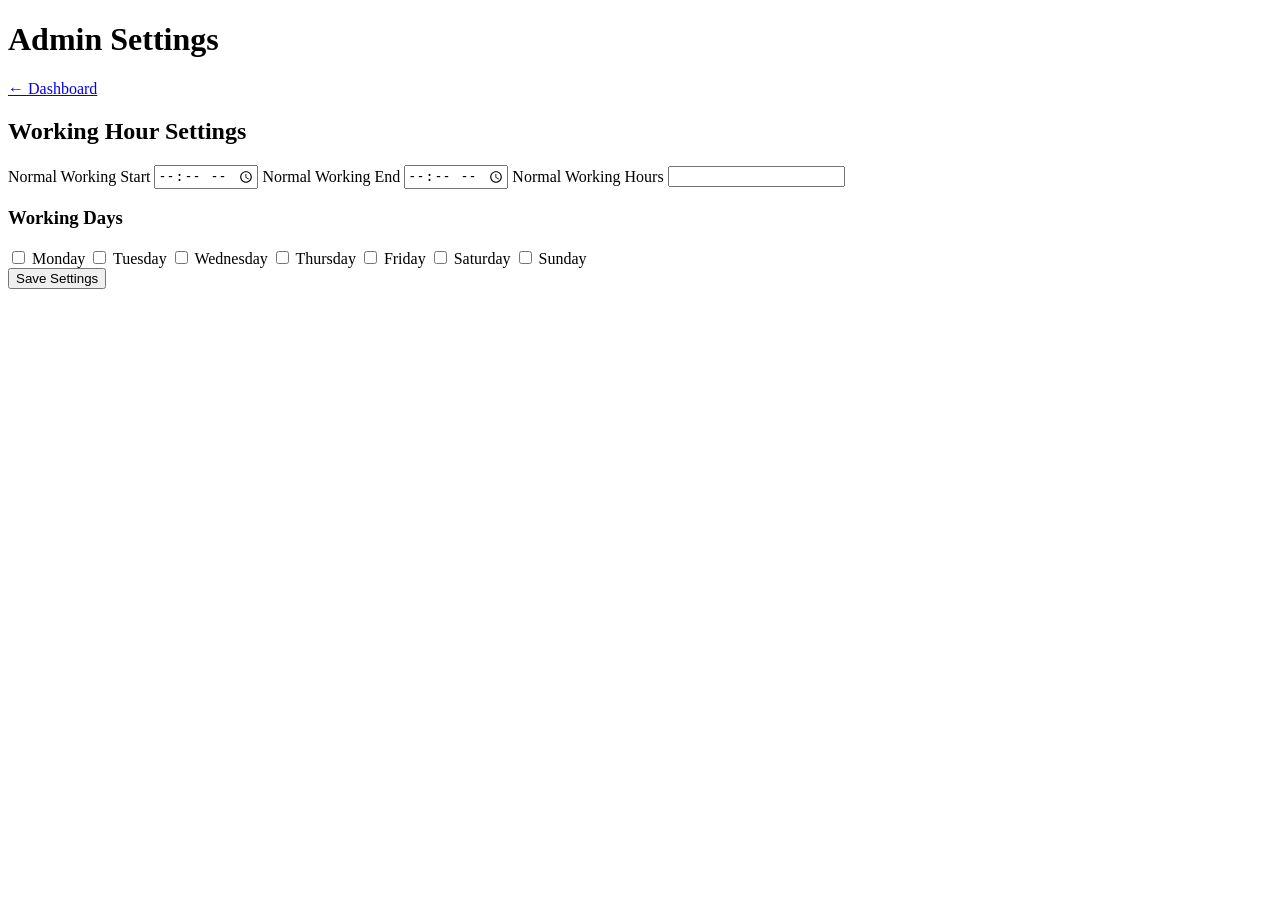
==== admin.html @ e5578781 "Create admin.html" ====
<!DOCTYPE html>
<html lang="en">

<head>

<meta charset="UTF-8">

<meta name="viewport"
      content="width=device-width, initial-scale=1.0">

<title>Admin Settings</title>

<link rel="stylesheet"
      href="css/style.css">

</head>

<body>

<header class="topbar">

<h1>Admin Settings</h1>

</header>

<div class="container">

<a href="index.html">
← Dashboard
</a>

<h2>Working Hour Settings</h2>

<form id="settingsForm">

<label>
Normal Working Start
</label>

<input
type="time"
id="startTime"
required
>


<label>
Normal Working End
</label>

<input
type="time"
id="endTime"
required
>


<label>
Normal Working Hours
</label>

<input
type="number"
id="normalHours"
step="0.5"
min="0"
required
>


<h3>Working Days</h3>

<label>
<input
type="checkbox"
value="Monday"
class="workingDay"
>
Monday
</label>

<label>
<input
type="checkbox"
value="Tuesday"
class="workingDay"
>
Tuesday
</label>

<label>
<input
type="checkbox"
value="Wednesday"
class="workingDay"
>
Wednesday
</label>

<label>
<input
type="checkbox"
value="Thursday"
class="workingDay"
>
Thursday
</label>

<label>
<input
type="checkbox"
value="Friday"
class="workingDay"
>
Friday
</label>

<label>
<input
type="checkbox"
value="Saturday"
class="workingDay"
>
Saturday
</label>

<label>
<input
type="checkbox"
value="Sunday"
class="workingDay"
>
Sunday
</label>

<br>

<button type="submit">
Save Settings
</button>

</form>

<p id="message"></p>

</div>

<script src="js/db.js"></script>

<script>

async function loadSettings() {

    const settings =
        await getSetting("officeSettings");

    if (!settings) {

        return;
    }

    document.getElementById(
        "startTime"
    ).value = settings.startTime || "";

    document.getElementById(
        "endTime"
    ).value = settings.endTime || "";

    document.getElementById(
        "normalHours"
    ).value = settings.normalHours || "";

    document
        .querySelectorAll(".workingDay")
        .forEach(checkbox => {

            checkbox.checked =
                settings.workingDays
                ?.includes(
                    checkbox.value
                ) || false;

        });
}


document
.getElementById("settingsForm")
.addEventListener(
    "submit",
    async function(event) {

        event.preventDefault();

        const workingDays = [];

        document
        .querySelectorAll(".workingDay")
        .forEach(checkbox => {

            if (checkbox.checked) {

                workingDays.push(
                    checkbox.value
                );

            }

        });


        const settings = {

            startTime:
                document.getElementById(
                    "startTime"
                ).value,

            endTime:
                document.getElementById(
                    "endTime"
                ).value,

            normalHours:
                Number(
                    document.getElementById(
                        "normalHours"
                    ).value
                ),

            workingDays:
                workingDays
        };


        await saveSetting(
            "officeSettings",
            settings
        );


        document.getElementById(
            "message"
        ).textContent =
            "Settings saved successfully.";

    }
);


loadSettings();

</script>

</body>

</html>
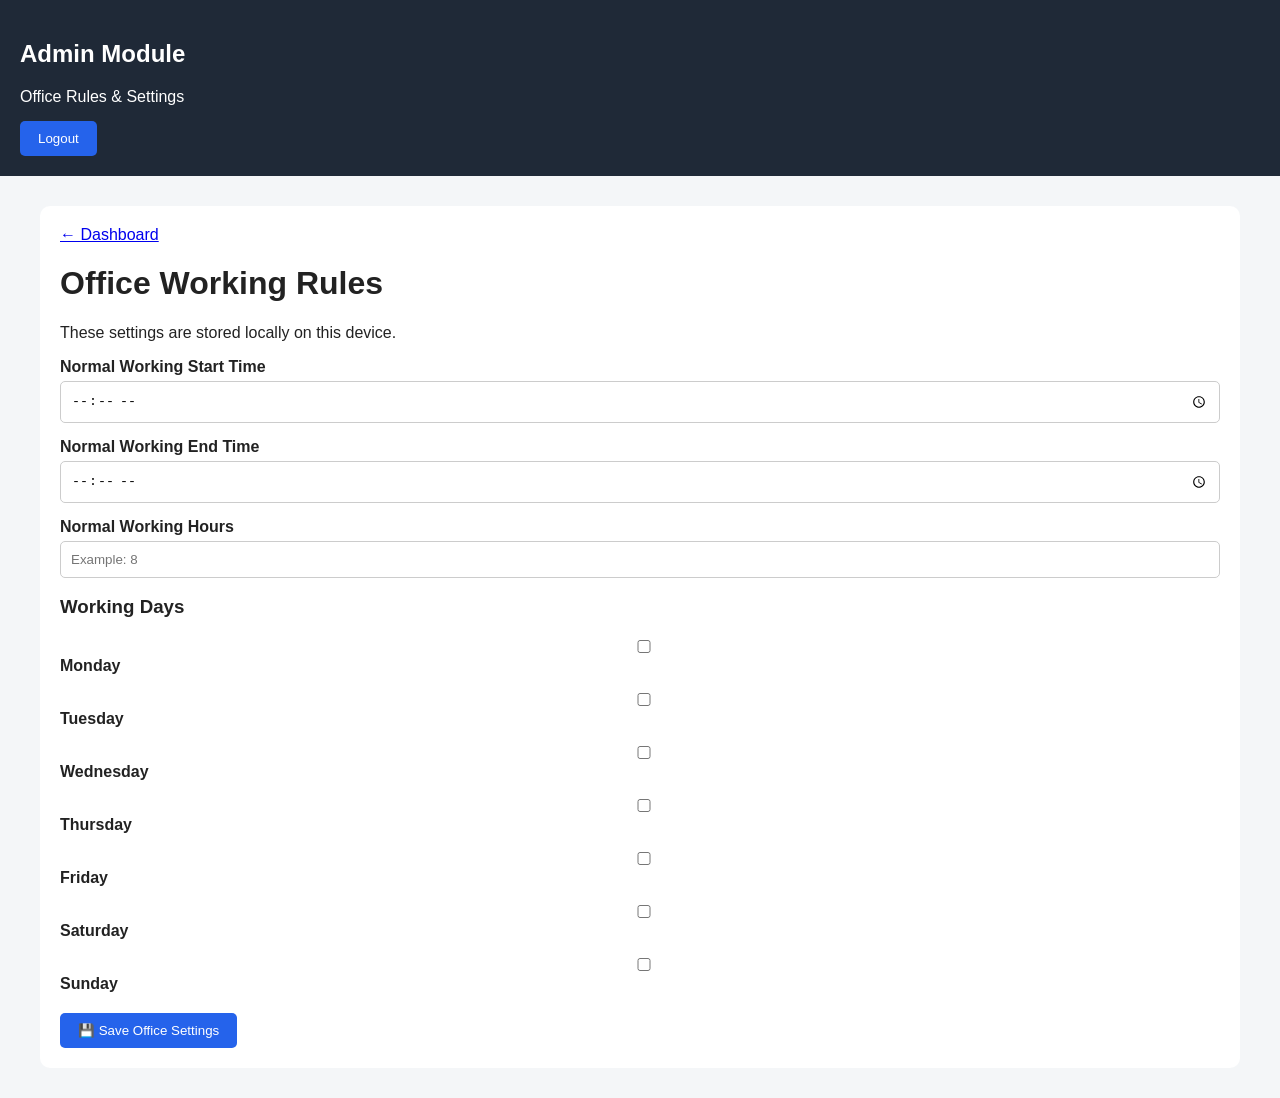
==== commit 0687aab6: "Update admin.html" ====
--- a/admin.html
+++ b/admin.html
@@ -3,255 +3,236 @@
 
 <head>
 
-<meta charset="UTF-8">
-
-<meta name="viewport"
-      content="width=device-width, initial-scale=1.0">
-
-<title>Admin Settings</title>
-
-<link rel="stylesheet"
-      href="css/style.css">
+    <meta charset="UTF-8">
+
+    <meta name="viewport"
+          content="width=device-width, initial-scale=1.0">
+
+    <title>Admin Settings</title>
+
+    <link rel="stylesheet"
+          href="css/style.css">
 
 </head>
 
 <body>
 
+
 <header class="topbar">
 
-<h1>Admin Settings</h1>
+    <div>
+
+        <h2>Admin Module</h2>
+
+        <span>
+            Office Rules & Settings
+        </span>
+
+    </div>
+
+
+    <button
+        onclick="logout()"
+        class="logout-btn">
+
+        Logout
+
+    </button>
 
 </header>
 
-<div class="container">
-
-<a href="index.html">
-← Dashboard
-</a>
-
-<h2>Working Hour Settings</h2>
-
-<form id="settingsForm">
-
-<label>
-Normal Working Start
-</label>
-
-<input
-type="time"
-id="startTime"
-required
->
-
-
-<label>
-Normal Working End
-</label>
-
-<input
-type="time"
-id="endTime"
-required
->
-
-
-<label>
-Normal Working Hours
-</label>
-
-<input
-type="number"
-id="normalHours"
-step="0.5"
-min="0"
-required
->
-
-
-<h3>Working Days</h3>
-
-<label>
-<input
-type="checkbox"
-value="Monday"
-class="workingDay"
->
-Monday
-</label>
-
-<label>
-<input
-type="checkbox"
-value="Tuesday"
-class="workingDay"
->
-Tuesday
-</label>
-
-<label>
-<input
-type="checkbox"
-value="Wednesday"
-class="workingDay"
->
-Wednesday
-</label>
-
-<label>
-<input
-type="checkbox"
-value="Thursday"
-class="workingDay"
->
-Thursday
-</label>
-
-<label>
-<input
-type="checkbox"
-value="Friday"
-class="workingDay"
->
-Friday
-</label>
-
-<label>
-<input
-type="checkbox"
-value="Saturday"
-class="workingDay"
->
-Saturday
-</label>
-
-<label>
-<input
-type="checkbox"
-value="Sunday"
-class="workingDay"
->
-Sunday
-</label>
-
-<br>
-
-<button type="submit">
-Save Settings
-</button>
-
-</form>
-
-<p id="message"></p>
-
-</div>
+
+<main class="container">
+
+
+    <a href="dashboard.html"
+       class="back-link">
+
+        ← Dashboard
+
+    </a>
+
+
+    <div class="form-box wide">
+
+
+        <h1>Office Working Rules</h1>
+
+
+        <p class="subtitle">
+
+            These settings are stored
+            locally on this device.
+
+        </p>
+
+
+        <form id="settingsForm">
+
+
+            <label for="startTime">
+
+                Normal Working Start Time
+
+            </label>
+
+            <input
+                type="time"
+                id="startTime"
+            >
+
+
+            <label for="endTime">
+
+                Normal Working End Time
+
+            </label>
+
+            <input
+                type="time"
+                id="endTime"
+            >
+
+
+            <label for="normalHours">
+
+                Normal Working Hours
+
+            </label>
+
+            <input
+                type="number"
+                id="normalHours"
+                min="0"
+                step="0.5"
+                placeholder="Example: 8"
+            >
+
+
+            <h3>
+                Working Days
+            </h3>
+
+
+            <div class="days-grid">
+
+
+                <label class="check-label">
+
+                    <input
+                        type="checkbox"
+                        class="workingDay"
+                        value="Monday"
+                    >
+
+                    Monday
+
+                </label>
+
+
+                <label class="check-label">
+
+                    <input
+                        type="checkbox"
+                        class="workingDay"
+                        value="Tuesday"
+                    >
+
+                    Tuesday
+
+                </label>
+
+
+                <label class="check-label">
+
+                    <input
+                        type="checkbox"
+                        class="workingDay"
+                        value="Wednesday"
+                    >
+
+                    Wednesday
+
+                </label>
+
+
+                <label class="check-label">
+
+                    <input
+                        type="checkbox"
+                        class="workingDay"
+                        value="Thursday"
+                    >
+
+                    Thursday
+
+                </label>
+
+
+                <label class="check-label">
+
+                    <input
+                        type="checkbox"
+                        class="workingDay"
+                        value="Friday"
+                    >
+
+                    Friday
+
+                </label>
+
+
+                <label class="check-label">
+
+                    <input
+                        type="checkbox"
+                        class="workingDay"
+                        value="Saturday"
+                    >
+
+                    Saturday
+
+                </label>
+
+
+                <label class="check-label">
+
+                    <input
+                        type="checkbox"
+                        class="workingDay"
+                        value="Sunday"
+                    >
+
+                    Sunday
+
+                </label>
+
+
+            </div>
+
+
+            <button
+                type="submit"
+                class="primary-btn">
+
+                💾 Save Office Settings
+
+            </button>
+
+
+        </form>
+
+
+    </div>
+
+
+</main>
+
 
 <script src="js/db.js"></script>
 
-<script>
-
-async function loadSettings() {
-
-    const settings =
-        await getSetting("officeSettings");
-
-    if (!settings) {
-
-        return;
-    }
-
-    document.getElementById(
-        "startTime"
-    ).value = settings.startTime || "";
-
-    document.getElementById(
-        "endTime"
-    ).value = settings.endTime || "";
-
-    document.getElementById(
-        "normalHours"
-    ).value = settings.normalHours || "";
-
-    document
-        .querySelectorAll(".workingDay")
-        .forEach(checkbox => {
-
-            checkbox.checked =
-                settings.workingDays
-                ?.includes(
-                    checkbox.value
-                ) || false;
-
-        });
-}
-
-
-document
-.getElementById("settingsForm")
-.addEventListener(
-    "submit",
-    async function(event) {
-
-        event.preventDefault();
-
-        const workingDays = [];
-
-        document
-        .querySelectorAll(".workingDay")
-        .forEach(checkbox => {
-
-            if (checkbox.checked) {
-
-                workingDays.push(
-                    checkbox.value
-                );
-
-            }
-
-        });
-
-
-        const settings = {
-
-            startTime:
-                document.getElementById(
-                    "startTime"
-                ).value,
-
-            endTime:
-                document.getElementById(
-                    "endTime"
-                ).value,
-
-            normalHours:
-                Number(
-                    document.getElementById(
-                        "normalHours"
-                    ).value
-                ),
-
-            workingDays:
-                workingDays
-        };
-
-
-        await saveSetting(
-            "officeSettings",
-            settings
-        );
-
-
-        document.getElementById(
-            "message"
-        ).textContent =
-            "Settings saved successfully.";
-
-    }
-);
-
-
-loadSettings();
-
-</script>
+<script src="js/admin.js"></script>
+
 
 </body>
 
--- a/css/style.css
+++ b/css/style.css
@@ -0,0 +1,171 @@
+* {
+    box-sizing: border-box;
+}
+
+body {
+    margin: 0;
+    font-family: Arial, sans-serif;
+    background: #f4f6f8;
+    color: #222;
+}
+
+.topbar {
+    background: #1f2937;
+    color: white;
+    padding: 20px;
+}
+
+.topbar h1 {
+    margin: 0;
+}
+
+.topbar p {
+    margin: 5px 0 0;
+}
+
+.container {
+    max-width: 1200px;
+    margin: 30px auto;
+    padding: 20px;
+    background: white;
+    border-radius: 10px;
+}
+
+.cards {
+    display: flex;
+    gap: 20px;
+    margin: 20px 0;
+}
+
+.card {
+    flex: 1;
+    background: #f1f5f9;
+    padding: 20px;
+    border-radius: 8px;
+}
+
+.card p {
+    font-size: 28px;
+    font-weight: bold;
+}
+
+.menu {
+    display: grid;
+    grid-template-columns:
+        repeat(auto-fit, minmax(200px, 1fr));
+
+    gap: 15px;
+
+    margin-top: 30px;
+}
+
+.menu-btn {
+    display: block;
+    text-decoration: none;
+    text-align: center;
+
+    background: #2563eb;
+    color: white;
+
+    padding: 18px;
+
+    border-radius: 8px;
+}
+
+.menu-btn:hover {
+    opacity: 0.9;
+}
+
+label {
+    display: block;
+    margin-top: 15px;
+    margin-bottom: 5px;
+    font-weight: bold;
+}
+
+input,
+select,
+textarea {
+    width: 100%;
+    padding: 10px;
+
+    border: 1px solid #ccc;
+    border-radius: 5px;
+}
+
+textarea {
+    min-height: 80px;
+}
+
+button {
+    margin-top: 15px;
+
+    padding: 10px 18px;
+
+    border: none;
+    border-radius: 5px;
+
+    background: #2563eb;
+    color: white;
+
+    cursor: pointer;
+}
+
+button:hover {
+    opacity: 0.85;
+}
+
+table {
+    width: 100%;
+    border-collapse: collapse;
+
+    margin-top: 20px;
+}
+
+th,
+td {
+    border: 1px solid #ddd;
+
+    padding: 10px;
+
+    text-align: left;
+}
+
+th {
+    background: #f1f5f9;
+}
+
+.summary {
+    margin-top: 20px;
+
+    padding: 15px;
+
+    background: #f1f5f9;
+
+    border-radius: 6px;
+}
+
+hr {
+    margin: 30px 0;
+
+    border: 0;
+
+    border-top: 1px solid #ddd;
+}
+
+@media(max-width: 700px) {
+
+    .cards {
+        flex-direction: column;
+    }
+
+    .container {
+        margin: 10px;
+        padding: 15px;
+    }
+
+    table {
+        font-size: 13px;
+    }
+
+}
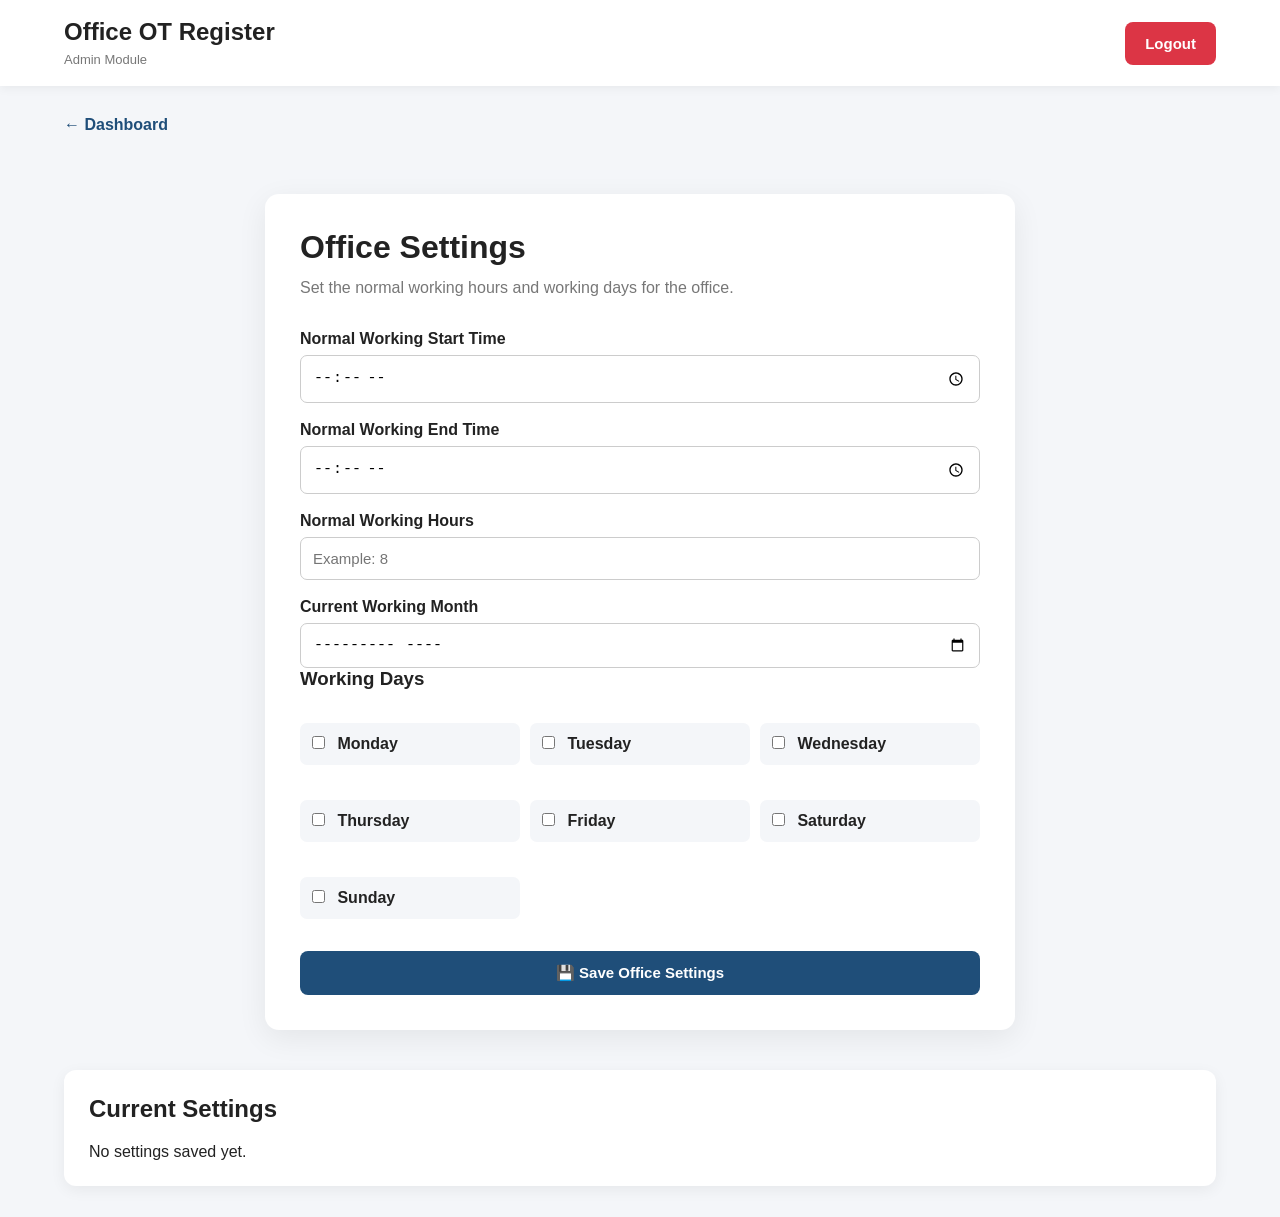
==== commit e8b6d00e: "Update admin.html" ====
--- a/admin.html
+++ b/admin.html
@@ -8,13 +8,14 @@
     <meta name="viewport"
           content="width=device-width, initial-scale=1.0">
 
-    <title>Admin Settings</title>
+    <title>Admin Module - Office OT Register</title>
 
     <link rel="stylesheet"
           href="css/style.css">
 
 </head>
 
+
 <body>
 
 
@@ -22,16 +23,19 @@
 
     <div>
 
-        <h2>Admin Module</h2>
+        <h2>
+            Office OT Register
+        </h2>
 
         <span>
-            Office Rules & Settings
+            Admin Module
         </span>
 
     </div>
 
 
     <button
+        type="button"
         onclick="logout()"
         class="logout-btn">
 
@@ -42,63 +46,82 @@
 </header>
 
 
+
 <main class="container">
 
 
-    <a href="dashboard.html"
-       class="back-link">
+    <a
+        href="dashboard.html"
+        class="back-link">
 
         ← Dashboard
 
     </a>
 
 
+
     <div class="form-box wide">
 
 
-        <h1>Office Working Rules</h1>
+        <h1>
+            Office Settings
+        </h1>
 
 
         <p class="subtitle">
 
-            These settings are stored
-            locally on this device.
+            Set the normal working hours
+            and working days for the office.
 
         </p>
 
 
+
         <form id="settingsForm">
 
 
+            <!-- START TIME -->
+
             <label for="startTime">
 
                 Normal Working Start Time
 
             </label>
+
 
             <input
                 type="time"
                 id="startTime"
+                required
             >
 
 
+
+            <!-- END TIME -->
+
             <label for="endTime">
 
                 Normal Working End Time
 
             </label>
+
 
             <input
                 type="time"
                 id="endTime"
+                required
             >
 
 
+
+            <!-- NORMAL HOURS -->
+
             <label for="normalHours">
 
                 Normal Working Hours
 
             </label>
+
 
             <input
                 type="number"
@@ -106,11 +129,34 @@
                 min="0"
                 step="0.5"
                 placeholder="Example: 8"
+                required
             >
 
 
-            <h3>
+
+            <!-- MONTH -->
+
+            <label for="selectedMonth">
+
+                Current Working Month
+
+            </label>
+
+
+            <input
+                type="month"
+                id="selectedMonth"
+                required
+            >
+
+
+
+            <!-- WORKING DAYS -->
+
+            <h3 class="settings-heading">
+
                 Working Days
+
             </h3>
 
 
@@ -130,6 +176,7 @@
                 </label>
 
 
+
                 <label class="check-label">
 
                     <input
@@ -143,6 +190,7 @@
                 </label>
 
 
+
                 <label class="check-label">
 
                     <input
@@ -156,6 +204,7 @@
                 </label>
 
 
+
                 <label class="check-label">
 
                     <input
@@ -169,6 +218,7 @@
                 </label>
 
 
+
                 <label class="check-label">
 
                     <input
@@ -182,6 +232,7 @@
                 </label>
 
 
+
                 <label class="check-label">
 
                     <input
@@ -195,6 +246,7 @@
                 </label>
 
 
+
                 <label class="check-label">
 
                     <input
@@ -210,6 +262,9 @@
 
             </div>
 
+
+
+            <!-- SAVE -->
 
             <button
                 type="submit"
@@ -226,11 +281,37 @@
     </div>
 
 
+
+    <!-- CURRENT SETTINGS -->
+
+    <div class="summary-box">
+
+
+        <h2>
+            Current Settings
+        </h2>
+
+
+        <div
+            id="currentSettings"
+            class="settings-display">
+
+            No settings saved yet.
+
+        </div>
+
+
+    </div>
+
+
 </main>
 
 
+
 <script src="js/db.js"></script>
 
+<script src="js/auth.js"></script>
+
 <script src="js/admin.js"></script>
 
 
--- a/css/style.css
+++ b/css/style.css
@@ -1,171 +1,789 @@
 * {
     box-sizing: border-box;
-}
+    margin: 0;
+    padding: 0;
+}
+
 
 body {
-    margin: 0;
-    font-family: Arial, sans-serif;
-    background: #f4f6f8;
+
+    font-family:
+        Arial,
+        Helvetica,
+        sans-serif;
+
+    background: #f4f6f9;
+
     color: #222;
-}
+
+    min-height: 100vh;
+}
+
+
+a {
+
+    text-decoration: none;
+
+    color: inherit;
+}
+
+
+/* =====================================
+   LOGIN / HOME
+===================================== */
+
+.login-box {
+
+    width: 100%;
+
+    max-width: 430px;
+
+    margin: 70px auto;
+
+    background: white;
+
+    padding: 40px;
+
+    border-radius: 14px;
+
+    box-shadow:
+        0 8px 30px
+        rgba(0, 0, 0, 0.08);
+
+    text-align: center;
+}
+
+
+.logo {
+
+    width: 70px;
+
+    height: 70px;
+
+    margin: 0 auto 20px;
+
+    background: #1f4e79;
+
+    color: white;
+
+    border-radius: 50%;
+
+    display: flex;
+
+    align-items: center;
+
+    justify-content: center;
+
+    font-size: 24px;
+
+    font-weight: bold;
+}
+
+
+.login-box h1 {
+
+    margin-bottom: 10px;
+}
+
+
+.subtitle {
+
+    color: #777;
+
+    margin-bottom: 30px;
+
+    line-height: 1.5;
+}
+
+
+.home-buttons {
+
+    display: flex;
+
+    flex-direction: column;
+
+    gap: 15px;
+}
+
+
+/* =====================================
+   BUTTONS
+===================================== */
+
+.primary-btn,
+.secondary-btn,
+.logout-btn {
+
+    display: inline-block;
+
+    border: none;
+
+    cursor: pointer;
+
+    padding: 13px 20px;
+
+    border-radius: 8px;
+
+    font-size: 15px;
+
+    font-weight: bold;
+
+    text-align: center;
+}
+
+
+.primary-btn {
+
+    background: #1f4e79;
+
+    color: white;
+}
+
+
+.primary-btn:hover {
+
+    opacity: 0.9;
+}
+
+
+.secondary-btn {
+
+    background: #e8eef5;
+
+    color: #1f4e79;
+}
+
+
+.logout-btn {
+
+    background: #dc3545;
+
+    color: white;
+}
+
+
+.local-info {
+
+    margin-top: 25px;
+
+    font-size: 13px;
+
+    color: #777;
+}
+
+
+/* =====================================
+   FORM
+===================================== */
+
+.form-box {
+
+    width: 100%;
+
+    max-width: 500px;
+
+    margin: 40px auto;
+
+    background: white;
+
+    padding: 35px;
+
+    border-radius: 14px;
+
+    box-shadow:
+        0 8px 30px
+        rgba(0, 0, 0, 0.07);
+}
+
+
+.form-box.wide {
+
+    max-width: 750px;
+}
+
+
+.form-box h1 {
+
+    margin-bottom: 10px;
+}
+
+
+.form-box label {
+
+    display: block;
+
+    margin-top: 18px;
+
+    margin-bottom: 7px;
+
+    font-weight: bold;
+}
+
+
+.form-box input,
+.form-box textarea,
+.form-box select {
+
+    width: 100%;
+
+    padding: 12px;
+
+    border: 1px solid #ccc;
+
+    border-radius: 7px;
+
+    font-size: 15px;
+
+    outline: none;
+}
+
+
+.form-box input:focus,
+.form-box textarea:focus {
+
+    border-color: #1f4e79;
+}
+
+
+.form-box button {
+
+    width: 100%;
+
+    margin-top: 25px;
+}
+
+
+.bottom-link {
+
+    text-align: center;
+
+    margin-top: 25px;
+
+    color: #666;
+}
+
+
+.bottom-link a {
+
+    color: #1f4e79;
+
+    font-weight: bold;
+}
+
+
+.back-link {
+
+    display: inline-block;
+
+    margin-bottom: 20px;
+
+    color: #1f4e79;
+
+    font-weight: bold;
+}
+
+
+/* =====================================
+   TOPBAR
+===================================== */
 
 .topbar {
-    background: #1f2937;
-    color: white;
-    padding: 20px;
-}
-
-.topbar h1 {
-    margin: 0;
-}
-
-.topbar p {
-    margin: 5px 0 0;
-}
+
+    background: white;
+
+    padding: 18px 5%;
+
+    display: flex;
+
+    align-items: center;
+
+    justify-content: space-between;
+
+    box-shadow:
+        0 2px 10px
+        rgba(0, 0, 0, 0.06);
+}
+
+
+.topbar h2 {
+
+    margin-bottom: 4px;
+}
+
+
+.topbar span {
+
+    color: #777;
+
+    font-size: 13px;
+}
+
+
+/* =====================================
+   CONTAINER
+===================================== */
 
 .container {
+
+    width: 90%;
+
     max-width: 1200px;
+
     margin: 30px auto;
-    padding: 20px;
+}
+
+
+.welcome {
+
+    margin-bottom: 25px;
+}
+
+
+.welcome p {
+
+    color: #777;
+
+    margin-bottom: 5px;
+}
+
+
+/* =====================================
+   CARDS
+===================================== */
+
+.cards {
+
+    display: grid;
+
+    grid-template-columns:
+        repeat(2, 1fr);
+
+    gap: 20px;
+
+    margin-bottom: 35px;
+}
+
+
+.card {
+
     background: white;
-    border-radius: 10px;
-}
-
-.cards {
+
+    padding: 25px;
+
+    border-radius: 12px;
+
+    box-shadow:
+        0 4px 15px
+        rgba(0, 0, 0, 0.06);
+}
+
+
+.card-icon {
+
+    font-size: 28px;
+
+    margin-bottom: 10px;
+}
+
+
+.card h3 {
+
+    color: #666;
+
+    font-size: 15px;
+}
+
+
+.card p {
+
+    margin-top: 10px;
+
+    font-size: 28px;
+
+    font-weight: bold;
+
+    color: #1f4e79;
+}
+
+
+/* =====================================
+   MENU
+===================================== */
+
+.section-title {
+
+    margin-bottom: 15px;
+}
+
+
+.menu-grid {
+
+    display: grid;
+
+    grid-template-columns:
+        repeat(4, 1fr);
+
+    gap: 20px;
+}
+
+
+.menu-card {
+
+    background: white;
+
+    padding: 25px;
+
+    border-radius: 12px;
+
+    box-shadow:
+        0 4px 15px
+        rgba(0, 0, 0, 0.06);
+
+    transition: 0.2s;
+}
+
+
+.menu-card:hover {
+
+    transform:
+        translateY(-3px);
+}
+
+
+.menu-card span {
+
+    font-size: 30px;
+}
+
+
+.menu-card h3 {
+
+    margin:
+        15px 0 8px;
+}
+
+
+.menu-card p {
+
+    color: #777;
+
+    font-size: 14px;
+
+    line-height: 1.5;
+}
+
+
+/* =====================================
+   SUMMARY
+===================================== */
+
+.summary-box {
+
+    background: white;
+
+    padding: 25px;
+
+    margin-bottom: 25px;
+
+    border-radius: 12px;
+
+    box-shadow:
+        0 4px 15px
+        rgba(0, 0, 0, 0.06);
+}
+
+
+.summary-box h2 {
+
+    margin-bottom: 20px;
+}
+
+
+.summary-items {
+
     display: flex;
-    gap: 20px;
-    margin: 20px 0;
-}
-
-.card {
-    flex: 1;
-    background: #f1f5f9;
-    padding: 20px;
-    border-radius: 8px;
-}
-
-.card p {
-    font-size: 28px;
-    font-weight: bold;
-}
-
-.menu {
-    display: grid;
-    grid-template-columns:
-        repeat(auto-fit, minmax(200px, 1fr));
-
-    gap: 15px;
-
-    margin-top: 30px;
-}
-
-.menu-btn {
-    display: block;
-    text-decoration: none;
-    text-align: center;
-
-    background: #2563eb;
-    color: white;
-
-    padding: 18px;
-
-    border-radius: 8px;
-}
-
-.menu-btn:hover {
-    opacity: 0.9;
-}
-
-label {
-    display: block;
-    margin-top: 15px;
-    margin-bottom: 5px;
-    font-weight: bold;
-}
-
-input,
-select,
-textarea {
+
+    gap: 50px;
+
+    flex-wrap: wrap;
+}
+
+
+.summary-items div {
+
+    display: flex;
+
+    flex-direction: column;
+
+    gap: 7px;
+}
+
+
+.summary-items span {
+
+    color: #777;
+}
+
+
+.summary-items strong {
+
+    font-size: 24px;
+
+    color: #1f4e79;
+}
+
+
+/* =====================================
+   TABLE
+===================================== */
+
+.table-box {
+
+    background: white;
+
+    padding: 25px;
+
+    border-radius: 12px;
+
+    box-shadow:
+        0 4px 15px
+        rgba(0, 0, 0, 0.06);
+}
+
+
+.table-box h2 {
+
+    margin-bottom: 20px;
+}
+
+
+.table-scroll {
+
     width: 100%;
-    padding: 10px;
-
-    border: 1px solid #ccc;
-    border-radius: 5px;
-}
-
-textarea {
-    min-height: 80px;
-}
-
-button {
-    margin-top: 15px;
-
-    padding: 10px 18px;
-
-    border: none;
-    border-radius: 5px;
-
-    background: #2563eb;
-    color: white;
-
-    cursor: pointer;
-}
-
-button:hover {
-    opacity: 0.85;
-}
+
+    overflow-x: auto;
+}
+
 
 table {
+
     width: 100%;
-    border-collapse: collapse;
-
-    margin-top: 20px;
-}
+
+    border-collapse:
+        collapse;
+
+    min-width: 700px;
+}
+
 
 th,
 td {
-    border: 1px solid #ddd;
-
-    padding: 10px;
+
+    border-bottom:
+        1px solid #ddd;
+
+    padding: 12px;
 
     text-align: left;
-}
+
+    font-size: 14px;
+}
+
 
 th {
-    background: #f1f5f9;
-}
-
-.summary {
-    margin-top: 20px;
-
-    padding: 15px;
-
-    background: #f1f5f9;
-
-    border-radius: 6px;
-}
-
-hr {
-    margin: 30px 0;
-
-    border: 0;
-
-    border-top: 1px solid #ddd;
-}
-
-@media(max-width: 700px) {
+
+    background: #f1f4f8;
+
+    font-weight: bold;
+}
+
+
+td button {
+
+    border: none;
+
+    background: #dc3545;
+
+    color: white;
+
+    padding: 7px 10px;
+
+    border-radius: 5px;
+
+    cursor: pointer;
+}
+
+
+/* =====================================
+   ADMIN DAYS
+===================================== */
+
+.days-grid {
+
+    display: grid;
+
+    grid-template-columns:
+        repeat(3, 1fr);
+
+    gap: 10px;
+
+    margin-top: 15px;
+}
+
+
+.check-label {
+
+    background: #f4f6f9;
+
+    padding: 12px;
+
+    border-radius: 7px;
+
+    cursor: pointer;
+}
+
+
+.check-label input {
+
+    width: auto;
+
+    margin-right: 8px;
+}
+
+
+/* =====================================
+   REPORT
+===================================== */
+
+.report-controls {
+
+    background: white;
+
+    padding: 20px;
+
+    margin-bottom: 25px;
+
+    border-radius: 12px;
+
+    display: flex;
+
+    gap: 15px;
+
+    align-items: end;
+
+    flex-wrap: wrap;
+}
+
+
+.report-controls label {
+
+    display: block;
+
+    margin-bottom: 7px;
+
+    font-weight: bold;
+}
+
+
+.report-controls input {
+
+    padding: 12px;
+
+    border:
+        1px solid #ccc;
+
+    border-radius: 7px;
+}
+
+
+/* =====================================
+   MOBILE
+===================================== */
+
+@media (max-width: 800px) {
+
+    .menu-grid {
+
+        grid-template-columns:
+            repeat(2, 1fr);
+    }
+
+}
+
+
+@media (max-width: 600px) {
+
+    .login-box,
+    .form-box {
+
+        margin:
+            20px auto;
+
+        padding: 25px;
+
+        width: 92%;
+    }
+
 
     .cards {
-        flex-direction: column;
-    }
+
+        grid-template-columns:
+            1fr;
+    }
+
+
+    .menu-grid {
+
+        grid-template-columns:
+            1fr;
+    }
+
+
+    .topbar {
+
+        padding:
+            15px 4%;
+    }
+
+
+    .topbar h2 {
+
+        font-size: 18px;
+    }
+
 
     .container {
-        margin: 10px;
-        padding: 15px;
-    }
-
-    table {
-        font-size: 13px;
-    }
-
-}
+
+        width: 94%;
+    }
+
+
+    .days-grid {
+
+        grid-template-columns:
+            1fr 1fr;
+    }
+
+
+    .summary-items {
+
+        gap: 25px;
+    }
+
+
+    .report-controls {
+
+        align-items:
+            stretch;
+
+        flex-direction:
+            column;
+    }
+
+
+    .report-controls button {
+
+        width: 100%;
+    }
+
+}
